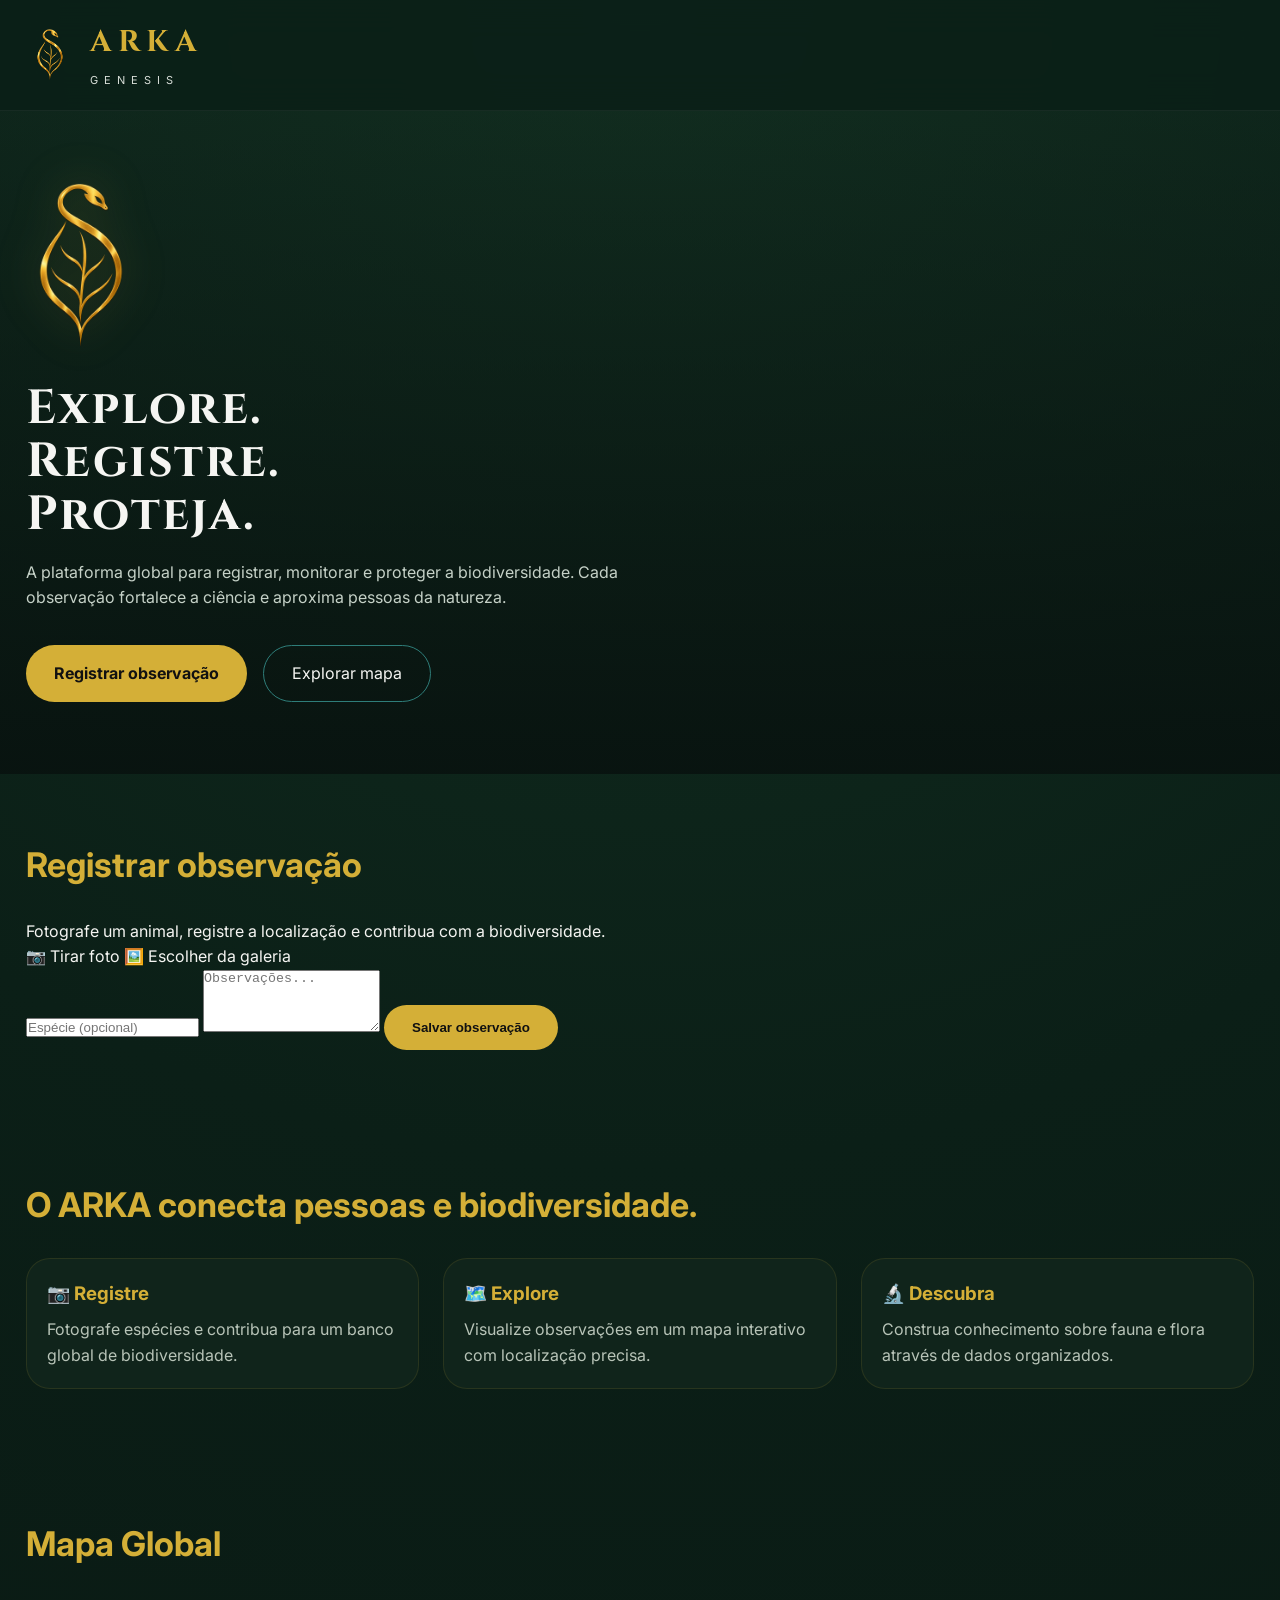
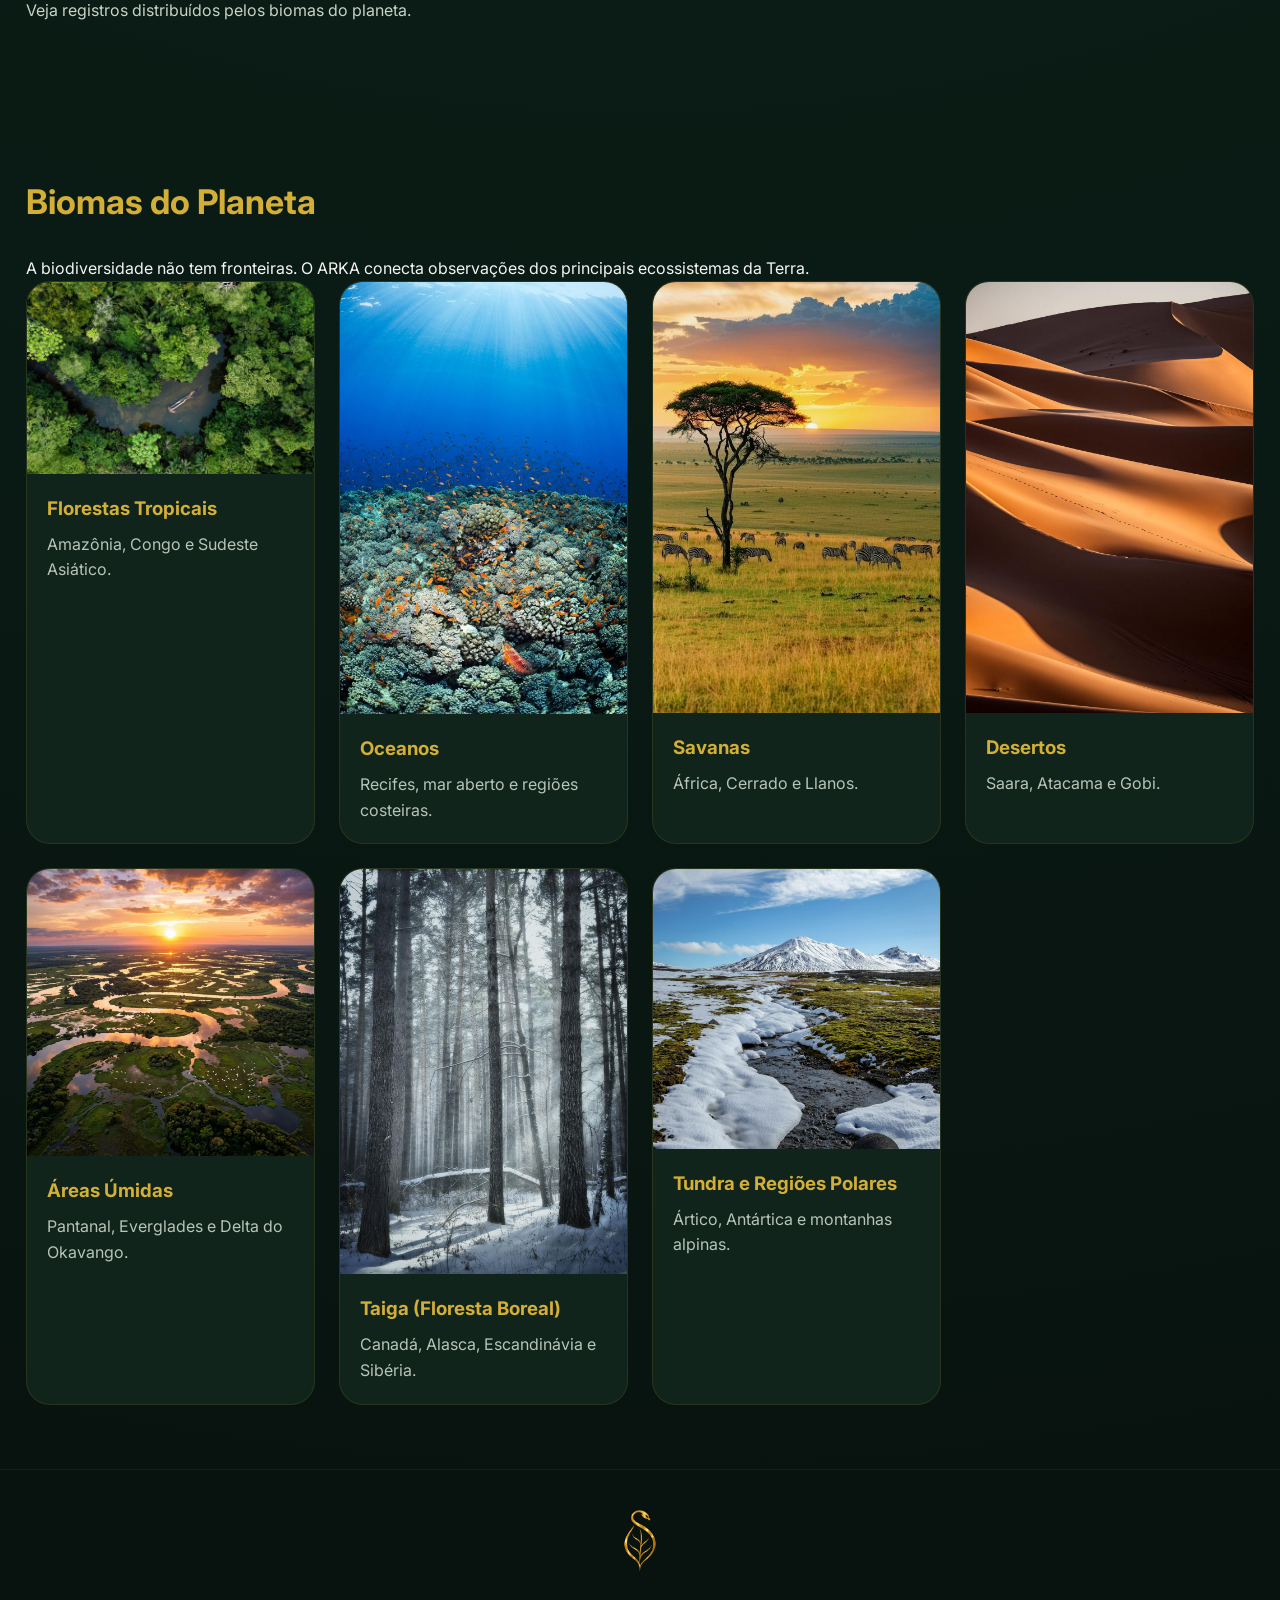
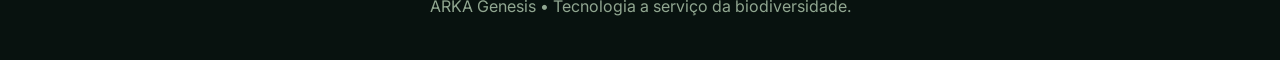
==== index.html @ 935adb05 "index.html" ====
<!DOCTYPE html>
<html lang="pt-BR">
<head>

<meta charset="UTF-8">
<meta name="viewport" content="width=device-width, initial-scale=1.0">

<title>ARKA Genesis</title>

<link rel="preconnect" href="https://fonts.googleapis.com">
<link rel="preconnect" href="https://fonts.gstatic.com" crossorigin>

<link href="https://fonts.googleapis.com/css2?family=Cinzel:wght@500;700&family=Inter:wght@300;400;500;600;700&display=swap" rel="stylesheet">

<link rel="icon" href="logo-arka.png">

<link rel="stylesheet" href="style.css">

</head>

<body>

<header>

<div class="logo">

<img src="logo-arka.png" alt="ARKA Genesis">

<div class="logo-texto">

<h1>ARKA</h1>
<span>Genesis</span>

</div>

</div>

</header>

<section class="hero">

<div class="hero-content">

<img class="hero-logo" src="logo-arka.png" alt="Símbolo ARKA">

<h1>Explore.<br>Registre.<br>Proteja.</h1>

<p>

A plataforma global para registrar, monitorar e proteger a biodiversidade.
Cada observação fortalece a ciência e aproxima pessoas da natureza.

</p>

<div class="hero-botoes">

<a href="#registro" class="btn btn-primary">
  Registrar observação
</a>
<a href="mapa.html" class="btn btn-secondary">
Explorar mapa
</a>

</div>

</div>

</section>

<section id="registro" class="register-section">
  <div class="container">

    <h2>Registrar observação</h2>
    <p>Fotografe um animal, registre a localização e contribua com a biodiversidade.</p>

    <div class="upload-grid">

      <label class="upload-card">
        <input type="file" id="camera" accept="image/*" capture="environment" hidden>
        <span>📷 Tirar foto</span>
      </label>

      <label class="upload-card">
        <input type="file" id="gallery" accept="image/*" hidden>
        <span>🖼️ Escolher da galeria</span>
      </label>

    </div>

    
<img id="preview"
     src=""
     alt="Prévia da imagem"
     style="display:none; width:100%; max-height:420px; object-fit:cover; border-radius:18px; margin:20px 0;">
    
    <input
      id="species"
      type="text"
      placeholder="Espécie (opcional)"
      class="input-field">

    <textarea
      id="notes"
      placeholder="Observações..."
      rows="4"
      class="input-field"></textarea>

    <button id="btnRegistrar" type="button" class="btn btn-primary">
      Salvar observação
    </button>

  </div>
</section>

<section>

<h2>O ARKA conecta pessoas e biodiversidade.</h2>

<div class="grid">

<div class="card">

<div class="card-content">

<h3>📷 Registre</h3>

<p>

Fotografe espécies e contribua para um banco global de biodiversidade.

</p>

</div>

</div>

<div class="card">

<div class="card-content">

<h3>🗺️ Explore</h3>

<p>

Visualize observações em um mapa interativo com localização precisa.

</p>

</div>

</div>

<div class="card">

<div class="card-content">

<h3>🔬 Descubra</h3>

<p>

Construa conhecimento sobre fauna e flora através de dados organizados.

</p>

</div>

</div>

</div>

</section>

<section>

<h2>Mapa Global</h2>

<p style="margin-bottom:24px;color:#C8D2C8;">

Veja registros distribuídos pelos biomas do planeta.

</p>

<a href="mapa.html">

<AsyncImage query="dark biodiversity map with glowing gold observation markers premium interface" aspectRatio="16:9" width="100%" maxHeight=420 radius=xl/>

</a>

</section>

<section id="biomas">

<h2>Biomas do Planeta</h2>

<p class="biomas-subtitulo">
A biodiversidade não tem fronteiras. O ARKA conecta observações dos principais ecossistemas da Terra.
</p>

<div class="grid">

<div class="card bioma tropical">
<img src="assets/floresta-tropical.jpeg" alt="Florestas Tropicais">
<div class="card-content">
<h3>Florestas Tropicais</h3>
<p>Amazônia, Congo e Sudeste Asiático.</p>
</div>
</div>

<div class="card bioma oceano">
<img src="assets/oceanos.jpeg" alt="Oceanos">
<div class="card-content">
<h3>Oceanos</h3>
<p>Recifes, mar aberto e regiões costeiras.</p>
</div>
</div>

<div class="card bioma savana">
<img src="assets/savanas.jpeg" alt="Savanas">
<div class="card-content">
<h3>Savanas</h3>
<p>África, Cerrado e Llanos.</p>
</div>
</div>

<div class="card bioma deserto">
<img src="assets/desertos.jpeg" alt="Desertos">
<div class="card-content">
<h3>Desertos</h3>
<p>Saara, Atacama e Gobi.</p>
</div>
</div>

<div class="card bioma umidas">
<img src="assets/areas-umidas.jpeg" alt="Áreas Úmidas">
<div class="card-content">
<h3>Áreas Úmidas</h3>
<p>Pantanal, Everglades e Delta do Okavango.</p>
</div>
</div>

<div class="card bioma taiga">
<img src="assets/taiga.jpeg" alt="Taiga">
<div class="card-content">
<h3>Taiga (Floresta Boreal)</h3>
<p>Canadá, Alasca, Escandinávia e Sibéria.</p>
</div>
</div>

<div class="card bioma tundra">
<img src="assets/tundra-polar.jpeg" alt="Tundra e Regiões Polares">
<div class="card-content">
<h3>Tundra e Regiões Polares</h3>
<p>Ártico, Antártica e montanhas alpinas.</p>
</div>
</div>

</div>

</section>

<footer>

<img src="logo-arka.png" width="42">

<p style="margin-top:14px;">

ARKA Genesis • Tecnologia a serviço da biodiversidade.

</p>

</footer>

<script>
const biomas=document.querySelectorAll(".bioma");

biomas.forEach(card=>{

card.addEventListener("click",()=>{

const tema=card.dataset.tema;
const bioma=card.dataset.bioma;

document.body.className=tema;

setTimeout(()=>{

window.location.href=mapa.html?bioma=${bioma};

},350);

});

});
</script>

<script src="https://cdn.jsdelivr.net/npm/@supabase/supabase-js@2"></script>
<script src="script.js?v=20261007"></script>
</body>
</html>
---- style.css ----
/* =========================================
   ARKA GENESIS 2.0
   Identidade Oficial
========================================= */

:root{

  /* Cores principais */

  --arka-forest:#0B1F17;
  --arka-ocean:#003049;
  --arka-wetland:#2E7D79;
  --arka-ochre:#A66A2C;
  --arka-gold:#D4AF37;
  --arka-light:#F5F5F2;
  --arka-text:#D8DED8;
  --arka-card:#10241B;
  --arka-border:rgba(212,175,55,.12);

}

/* ========================= */

*{
  margin:0;
  padding:0;
  box-sizing:border-box;
}

html{
  scroll-behavior:smooth;
}

body{

  background:
  radial-gradient(circle at top,#123021 0%,var(--arka-forest) 35%,#08120F 100%);

  color:var(--arka-light);
  font-family:Inter,system-ui,-apple-system,sans-serif;
  line-height:1.6;

}

/* ========================= */
/* HEADER */
/* ========================= */

header{

  position:sticky;
  top:0;
  z-index:1000;

  background:rgba(11,31,23,.88);
  backdrop-filter:blur(18px);

  border-bottom:1px solid rgba(255,255,255,.05);

  padding:18px 24px;

}

.logo{

  display:flex;
  align-items:center;
  gap:14px;

}

.logo img{

  width:52px;
  height:52px;
  object-fit:contain;

}

.logo-texto h1{

  color:var(--arka-gold);
  letter-spacing:6px;
  font-size:30px;
  font-weight:700;

}

.logo-texto span{

  color:var(--arka-text);
  text-transform:uppercase;
  letter-spacing:6px;
  font-size:11px;

}

/* ========================= */
/* HERO */
/* ========================= */
.hero-content{

max-width:700px;

}

.hero-logo{

width:110px;
margin-bottom:28px;

filter:drop-shadow(0 0 22px rgba(212,175,55,.25));

}

.hero-botoes{

display:flex;
gap:16px;
flex-wrap:wrap;

}

.hero h1{

font-family:"Cinzel",serif;
font-weight:700;
letter-spacing:2px;

}

.logo-texto h1{

font-family:"Cinzel",serif;

}

.hero{

  padding:72px 26px;

  background:
  linear-gradient(180deg,
  rgba(16,36,27,.25),
  rgba(8,18,15,.9));

}

.hero h1{

  font-size:48px;
  line-height:1.1;
  margin-bottom:18px;

}

.hero p{

  color:#C5D1C7;
  max-width:620px;
  margin-bottom:34px;

}

/* ========================= */
/* BOTÕES */
/* ========================= */

button,
.btn{

  display:inline-flex;
  align-items:center;
  justify-content:center;

  border:none;
  border-radius:999px;

  cursor:pointer;

  transition:.25s;

  text-decoration:none;

}

.btn-primary{

  background:var(--arka-gold);
  color:#111;
  padding:15px 28px;
  font-weight:700;

}

.btn-primary:hover{

  transform:translateY(-2px);
  box-shadow:0 0 20px rgba(212,175,55,.35);

}

.btn-secondary{

  background:transparent;
  color:var(--arka-light);

  border:1px solid var(--arka-wetland);

  padding:15px 28px;

}

.btn-secondary:hover{

  background:rgba(46,125,121,.15);

}

/* ========================= */
/* SEÇÕES */
/* ========================= */

section{

  padding:64px 26px;

}

section h2{

  font-size:34px;
  margin-bottom:26px;
  color:var(--arka-gold);

}

/* ========================= */
/* CARDS */
/* ========================= */

.card{

  background:var(--arka-card);

  border:1px solid var(--arka-border);

  border-radius:24px;

  overflow:hidden;

  transition:.25s;

}

.card:hover{

  transform:translateY(-6px);

  box-shadow:
  0 20px 50px rgba(0,0,0,.35),
  0 0 24px rgba(212,175,55,.08);

}

.card img{

  width:100%;
  display:block;
  object-fit:cover;

}

.card-content{

  padding:20px;

}

.card h3{

  color:var(--arka-gold);
  margin-bottom:8px;

}

.card p{

  color:#B8C4B8;

}

/* ========================= */
/* GRID */
/* ========================= */

.grid{

  display:grid;
  grid-template-columns:repeat(auto-fit,minmax(250px,1fr));
  gap:24px;

}

/* ========================= */
/* MAPA */
/* ========================= */

#map{

  width:100%;
  height:70vh;

  border-radius:28px;

  overflow:hidden;

  border:1px solid rgba(212,175,55,.12);

  box-shadow:
  0 20px 50px rgba(0,0,0,.45);

}

/* Marcador do ARKA */

.arka-marker{

  width:22px;
  height:22px;

  border-radius:50%;

  background:var(--arka-gold);

  border:3px solid var(--arka-forest);

  box-shadow:
  0 0 16px rgba(212,175,55,.7);

  cursor:pointer;

}

/* Painel da observação */

#painelObservacao{

  position:fixed;

  left:0;
  right:0;
  bottom:-100%;

  background:#10241B;

  color:var(--arka-light);

  border-radius:28px 28px 0 0;

  padding:24px;

  transition:bottom .35s ease;

  z-index:5000;

  box-shadow:0 -20px 50px rgba(0,0,0,.55);

}

#painelObservacao.aberto{

  bottom:0;

}

#painelImagem{

  width:100%;
  height:220px;
  object-fit:cover;

  border-radius:16px;

  margin-bottom:16px;

}

#painelEspecie{

  color:var(--arka-gold);
  margin-bottom:6px;

}

#painelNomeComum{

  color:#B6C3B6;
  margin-bottom:18px;

}

#painelNotas{

  margin-bottom:18px;

}

#painelCoordenadas{

  color:#89A59B;
  font-size:13px;

}

#painelFechar{

  position:absolute;
  right:18px;
  top:18px;

  font-size:24px;
  cursor:pointer;

  color:#C7D4C8;

}

/* ========================= */
/* POPUPS */
/* ========================= */

.maplibregl-popup-content{

  background:#10241B;
  color:white;

  border-radius:14px;

  border:1px solid rgba(212,175,55,.12);

}

.maplibregl-popup-close-button{

  color:var(--arka-gold);

}

/* ========================= */
/* BADGES */
/* ========================= */

.badge{

  display:inline-flex;
  align-items:center;

  background:rgba(46,125,121,.2);

  color:#9EE0D7;

  border-radius:999px;

  padding:6px 12px;

  font-size:12px;

}

/* ========================= */
/* FOOTER */
/* ========================= */

footer{

  padding:40px 24px;

  border-top:1px solid rgba(255,255,255,.05);

  text-align:center;

  color:#90A690;

  background:#08120F;

}

/* ========================= */
/* RESPONSIVO */
/* ========================= */

@media(max-width:768px){

.hero h1{
font-size:38px;
}

.logo img{
width:46px;
height:46px;
}

.logo-texto h1{
font-size:24px;
letter-spacing:4px;
}

.logo-texto span{
letter-spacing:4px;
}

#map{
height:60vh;
}

/* =========================
   BIOMAS DO PLANETA
========================= */

#biomas{
  padding:70px 26px;
}

.biomas-subtitulo{
  color:#BFCBC0;
  margin-bottom:34px;
  line-height:1.7;
}

.bioma{
  overflow:hidden;
  border-radius:24px;
  transition:.3s;
}

.bioma img{
  width:100%;
  height:180px;
  object-fit:cover;
}

.bioma .card-content{
  padding:22px;
}

.bioma h3{
  margin-bottom:10px;
}

.bioma p{
  color:#C7D2C8;
}

/* Cores individuais */

.tropical{
  background:#0F261D;
  border:1px solid rgba(34,139,34,.35);
}

.oceano{
  background:#082033;
  border:1px solid rgba(0,119,182,.35);
}

.savana{
  background:#3B321F;
  border:1px solid rgba(205,133,63,.35);
}

.deserto{
  background:#4A321D;
  border:1px solid rgba(210,140,60,.35);
}

.umidas{
  background:#113236;
  border:1px solid rgba(46,125,121,.35);
}

.taiga{
  background:#1A3124;
  border:1px solid rgba(76,175,80,.35);
}

.tundra{
  background:#22313A;
  border:1px solid rgba(176,190,197,.35);
}

.bioma:hover{
  transform:translateY(-6px);
  box-shadow:0 20px 45px rgba(0,0,0,.35);
}   

/* =====================================
   TEMAS DINÂMICOS DOS BIOMAS
===================================== */

body{
  transition:background .6s ease,color .4s ease;
}

header{
  transition:background .6s ease;
}

body.tema-tropical{
  background:
  radial-gradient(circle at top,#173B29,#0B1F17,#08120F);
}

body.tema-oceano{
  background:
  radial-gradient(circle at top,#0B4D74,#003049,#021A2A);
}

body.tema-savana{
  background:
  radial-gradient(circle at top,#7A6330,#5A4A1F,#352A12);
}

body.tema-deserto{
  background:
  radial-gradient(circle at top,#8A6236,#6A4523,#3A2513);
}

body.tema-umidas{
  background:
  radial-gradient(circle at top,#2A7075,#1A4D52,#0B2426);
}

body.tema-taiga{
  background:
  radial-gradient(circle at top,#2A5034,#1C3326,#0E1A12);
}

body.tema-tundra{
  background:
  radial-gradient(circle at top,#425A66,#22313A,#11181D);
}

/* ===========================
   BIOMAS DO PLANETA
=========================== */

#biomas{
  padding:70px 24px;
}

.biomas-subtitulo{
  color:#C6D2C8;
  margin-bottom:30px;
  line-height:1.7;
}

/* Destaque */

.bioma-destaque{

  position:relative;

  overflow:hidden;

  border-radius:28px;

  margin-bottom:24px;

  border:1px solid rgba(212,175,55,.15);

}

.bioma-destaque img{

  width:100%;
  height:300px;
  object-fit:cover;

}

.bioma-destaque .overlay{

  position:absolute;
  left:0;
  right:0;
  bottom:0;

  padding:26px;

  background:linear-gradient(
  to top,
  rgba(0,0,0,.82),
  rgba(0,0,0,.1));

}

.bioma-destaque h3{

  color:#F5D66B;
  font-size:34px;

}

/* Grid */

.biomas-grid{

  display:grid;
  grid-template-columns:repeat(2,1fr);
  gap:18px;

}

.bioma-card{

  overflow:hidden;

  border-radius:22px;

  transition:.3s;

}

.bioma-card:hover{

  transform:translateY(-5px);

}

.bioma-card img{

  width:100%;
  height:150px;
  object-fit:cover;

}

.bioma-card .info{

  padding:18px;

}

.bioma-card h3{

  color:#D4AF37;
  font-size:22px;
  margin-bottom:6px;

}

.bioma-card p{

  color:#D7DDD7;
  font-size:15px;

}

/* Cores */

.oceano{background:#082033;}
.savana{background:#3B321F;}
.deserto{background:#4A321D;}
.umidas{background:#113236;}
.taiga{background:#1A3124;}
.tundra{background:#22313A;}

@media(max-width:768px){

.biomas-grid{
grid-template-columns:1fr;
}

.bioma-destaque img{
height:260px;
}

}

.register-section{
  padding:80px 20px;
}

.register-section .container{
  max-width:700px;
  margin:auto;
}

.upload-grid{
  display:grid;
  grid-template-columns:repeat(2,1fr);
  gap:16px;
  margin:30px 0;
}

.upload-card{
  display:flex;
  justify-content:center;
  align-items:center;
  height:120px;
  border:2px dashed rgba(212,175,55,.5);
  border-radius:20px;
  cursor:pointer;
  transition:.3s;
}

.upload-card:hover{
  border-color:#d4af37;
}

.input-field{
  width:100%;
  padding:16px;
  margin-bottom:16px;
  border-radius:14px;
  border:1px solid rgba(255,255,255,.12);
  background:rgba(255,255,255,.05);
  color:white;
  font-size:16px;
}

.input-field::placeholder{
  color:rgba(255,255,255,.6);
}

#preview{
  object-fit:cover;
  max-height:420px;
}
   
}
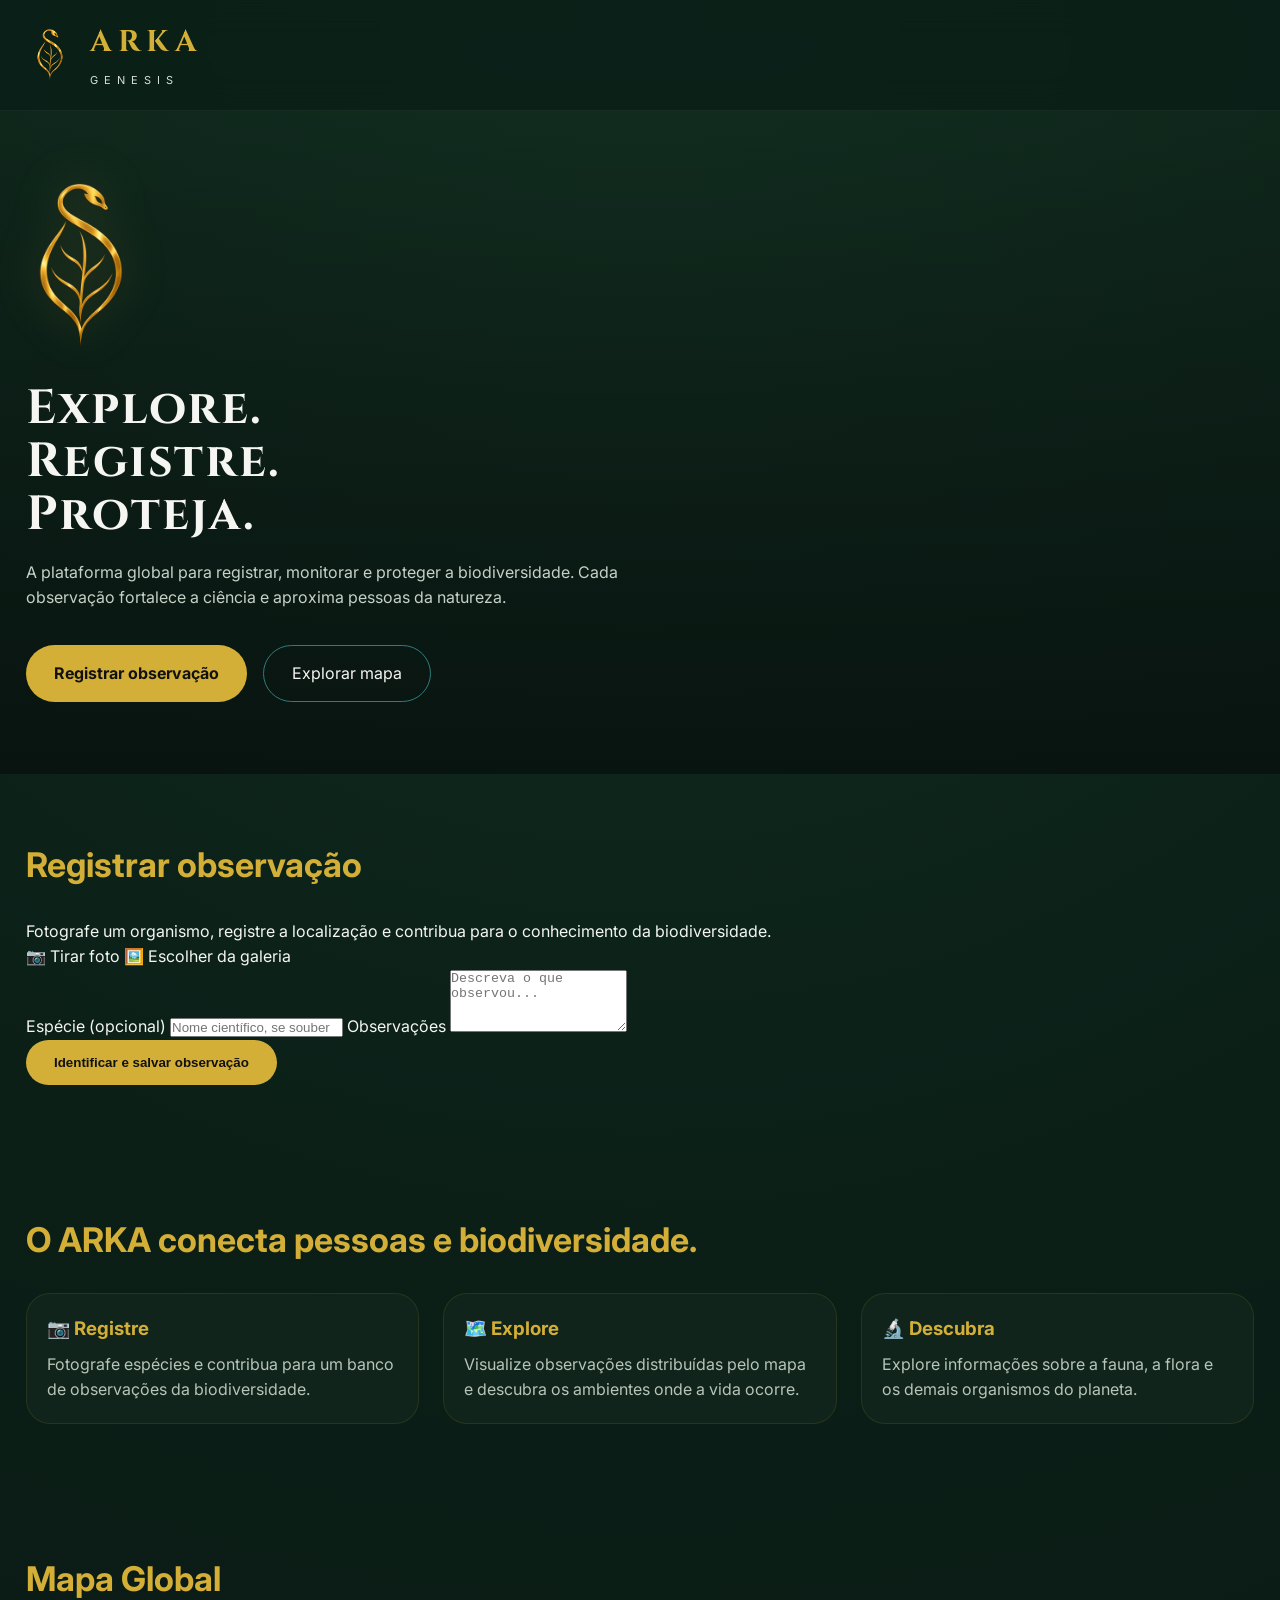
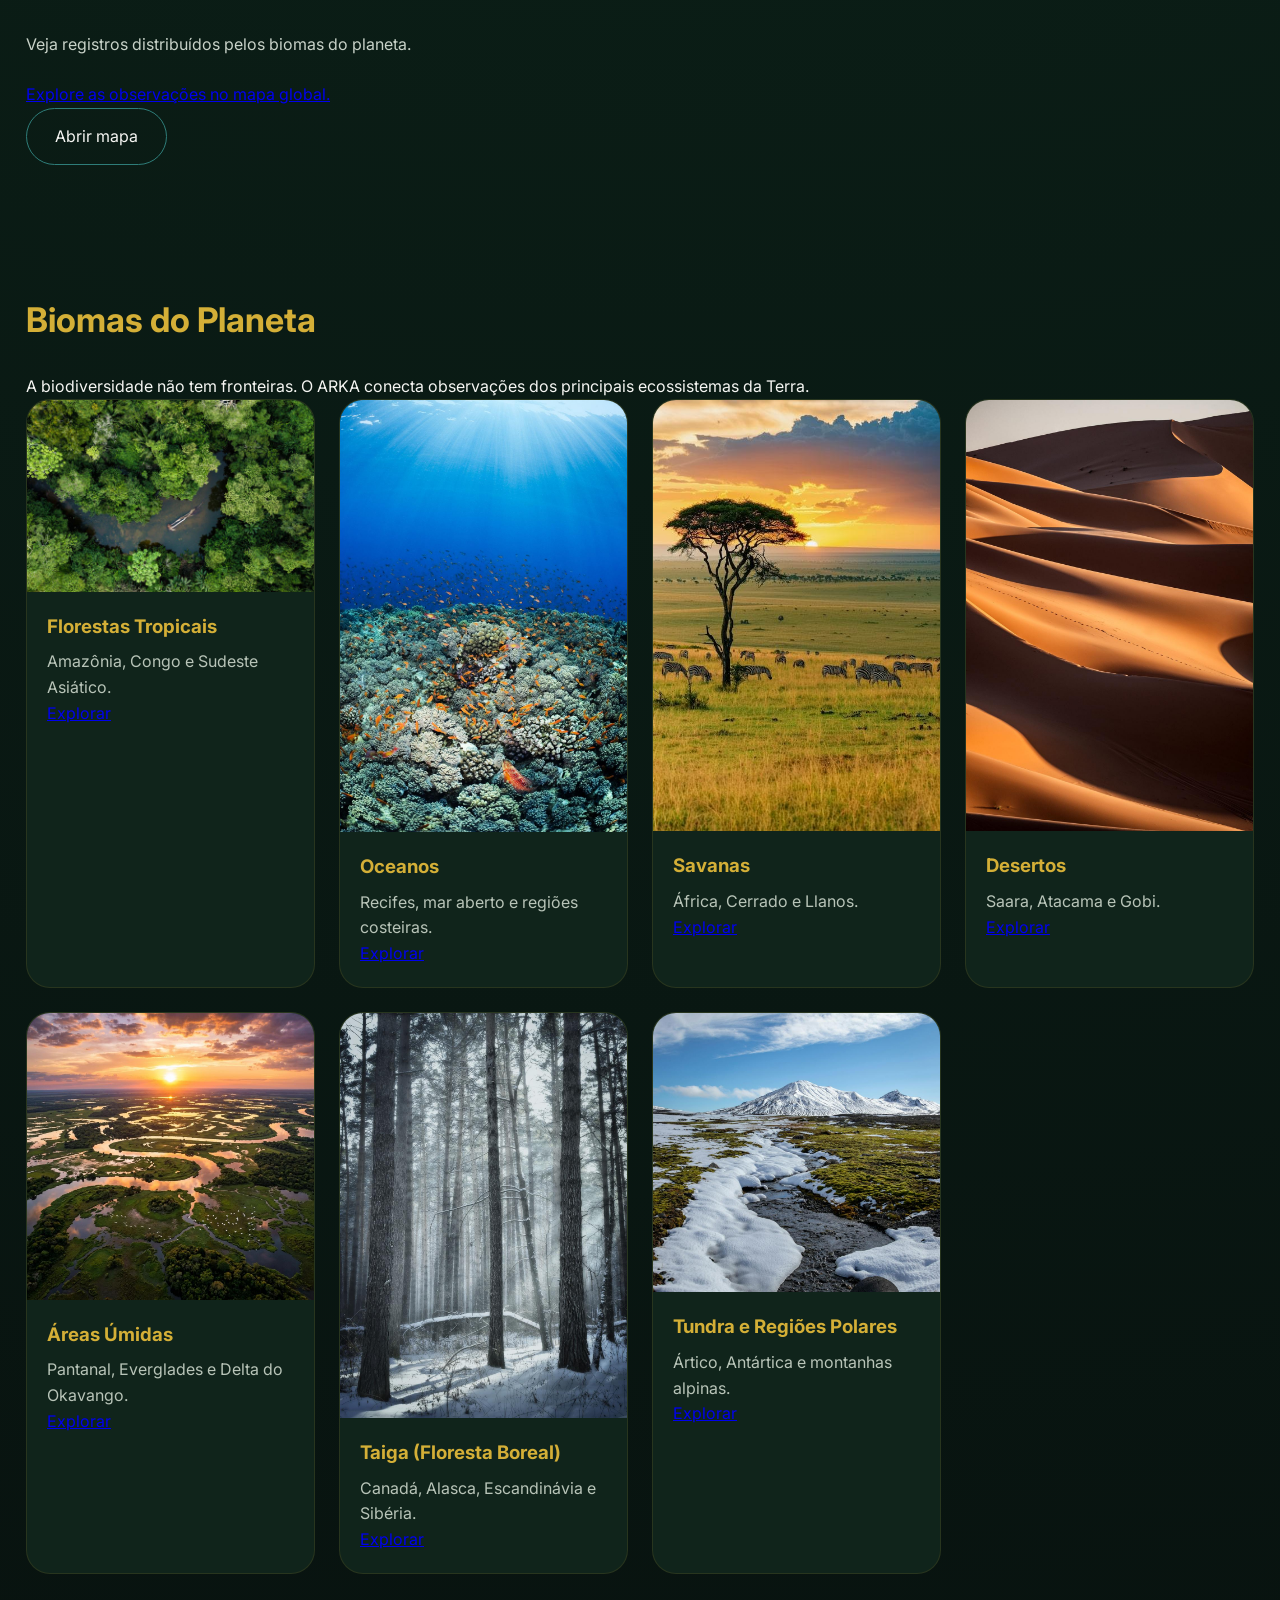
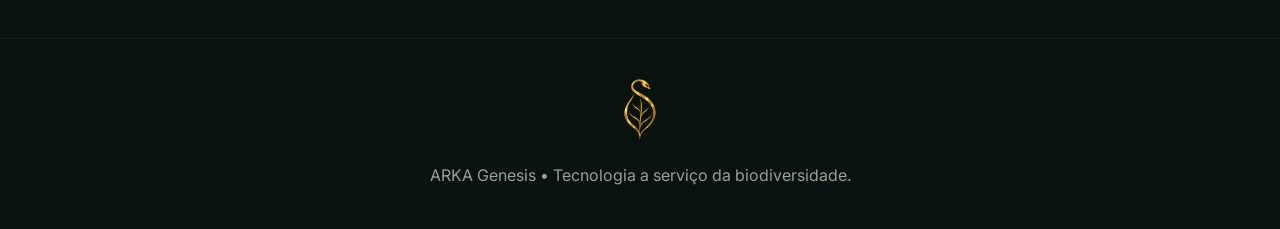
==== commit 5ad2f03f: "index.html" ====
--- a/index.html
+++ b/index.html
@@ -1,299 +1,267 @@
 <!DOCTYPE html>
 <html lang="pt-BR">
 <head>
-
-<meta charset="UTF-8">
-<meta name="viewport" content="width=device-width, initial-scale=1.0">
-
-<title>ARKA Genesis</title>
-
-<link rel="preconnect" href="https://fonts.googleapis.com">
-<link rel="preconnect" href="https://fonts.gstatic.com" crossorigin>
-
-<link href="https://fonts.googleapis.com/css2?family=Cinzel:wght@500;700&family=Inter:wght@300;400;500;600;700&display=swap" rel="stylesheet">
-
-<link rel="icon" href="logo-arka.png">
-
-<link rel="stylesheet" href="style.css">
-
+  <meta charset="UTF-8">
+  <meta name="viewport" content="width=device-width, initial-scale=1.0">
+  <meta name="theme-color" content="#050b08">
+  <meta name="description" content="ARKA Genesis: registre, explore e contribua para a conservação da biodiversidade.">
+
+  <title>ARKA Genesis</title>
+
+  <link rel="preconnect" href="https://fonts.googleapis.com">
+  <link rel="preconnect" href="https://fonts.gstatic.com" crossorigin>
+  <link href="https://fonts.googleapis.com/css2?family=Cinzel:wght@500;700&family=Inter:wght@300;400;500;600;700&display=swap" rel="stylesheet">
+
+  <link rel="icon" href="logo-arka.png">
+  <link rel="stylesheet" href="style.css">
 </head>
 
 <body>
-
-<header>
-
-<div class="logo">
-
-<img src="logo-arka.png" alt="ARKA Genesis">
-
-<div class="logo-texto">
-
-<h1>ARKA</h1>
-<span>Genesis</span>
-
-</div>
-
-</div>
-
-</header>
-
-<section class="hero">
-
-<div class="hero-content">
-
-<img class="hero-logo" src="logo-arka.png" alt="Símbolo ARKA">
-
-<h1>Explore.<br>Registre.<br>Proteja.</h1>
-
-<p>
-
-A plataforma global para registrar, monitorar e proteger a biodiversidade.
-Cada observação fortalece a ciência e aproxima pessoas da natureza.
-
-</p>
-
-<div class="hero-botoes">
-
-<a href="#registro" class="btn btn-primary">
-  Registrar observação
-</a>
-<a href="mapa.html" class="btn btn-secondary">
-Explorar mapa
-</a>
-
-</div>
-
-</div>
-
-</section>
-
-<section id="registro" class="register-section">
-  <div class="container">
-
-    <h2>Registrar observação</h2>
-    <p>Fotografe um animal, registre a localização e contribua com a biodiversidade.</p>
-
-    <div class="upload-grid">
-
-      <label class="upload-card">
-        <input type="file" id="camera" accept="image/*" capture="environment" hidden>
-        <span>📷 Tirar foto</span>
-      </label>
-
-      <label class="upload-card">
-        <input type="file" id="gallery" accept="image/*" hidden>
-        <span>🖼️ Escolher da galeria</span>
-      </label>
-
+  <header>
+    <div class="logo">
+      <img src="logo-arka.png" alt="Símbolo ARKA Genesis">
+      <div class="logo-texto">
+        <h1>ARKA</h1>
+        <span>Genesis</span>
+      </div>
     </div>
-
-    
-<img id="preview"
-     src=""
-     alt="Prévia da imagem"
-     style="display:none; width:100%; max-height:420px; object-fit:cover; border-radius:18px; margin:20px 0;">
-    
-    <input
-      id="species"
-      type="text"
-      placeholder="Espécie (opcional)"
-      class="input-field">
-
-    <textarea
-      id="notes"
-      placeholder="Observações..."
-      rows="4"
-      class="input-field"></textarea>
-
-    <button id="btnRegistrar" type="button" class="btn btn-primary">
-      Salvar observação
-    </button>
-
-  </div>
-</section>
-
-<section>
-
-<h2>O ARKA conecta pessoas e biodiversidade.</h2>
-
-<div class="grid">
-
-<div class="card">
-
-<div class="card-content">
-
-<h3>📷 Registre</h3>
-
-<p>
-
-Fotografe espécies e contribua para um banco global de biodiversidade.
-
-</p>
-
-</div>
-
-</div>
-
-<div class="card">
-
-<div class="card-content">
-
-<h3>🗺️ Explore</h3>
-
-<p>
-
-Visualize observações em um mapa interativo com localização precisa.
-
-</p>
-
-</div>
-
-</div>
-
-<div class="card">
-
-<div class="card-content">
-
-<h3>🔬 Descubra</h3>
-
-<p>
-
-Construa conhecimento sobre fauna e flora através de dados organizados.
-
-</p>
-
-</div>
-
-</div>
-
-</div>
-
-</section>
-
-<section>
-
-<h2>Mapa Global</h2>
-
-<p style="margin-bottom:24px;color:#C8D2C8;">
-
-Veja registros distribuídos pelos biomas do planeta.
-
-</p>
-
-<a href="mapa.html">
-
-<AsyncImage query="dark biodiversity map with glowing gold observation markers premium interface" aspectRatio="16:9" width="100%" maxHeight=420 radius=xl/>
-
-</a>
-
-</section>
-
-<section id="biomas">
-
-<h2>Biomas do Planeta</h2>
-
-<p class="biomas-subtitulo">
-A biodiversidade não tem fronteiras. O ARKA conecta observações dos principais ecossistemas da Terra.
-</p>
-
-<div class="grid">
-
-<div class="card bioma tropical">
-<img src="assets/floresta-tropical.jpeg" alt="Florestas Tropicais">
-<div class="card-content">
-<h3>Florestas Tropicais</h3>
-<p>Amazônia, Congo e Sudeste Asiático.</p>
-</div>
-</div>
-
-<div class="card bioma oceano">
-<img src="assets/oceanos.jpeg" alt="Oceanos">
-<div class="card-content">
-<h3>Oceanos</h3>
-<p>Recifes, mar aberto e regiões costeiras.</p>
-</div>
-</div>
-
-<div class="card bioma savana">
-<img src="assets/savanas.jpeg" alt="Savanas">
-<div class="card-content">
-<h3>Savanas</h3>
-<p>África, Cerrado e Llanos.</p>
-</div>
-</div>
-
-<div class="card bioma deserto">
-<img src="assets/desertos.jpeg" alt="Desertos">
-<div class="card-content">
-<h3>Desertos</h3>
-<p>Saara, Atacama e Gobi.</p>
-</div>
-</div>
-
-<div class="card bioma umidas">
-<img src="assets/areas-umidas.jpeg" alt="Áreas Úmidas">
-<div class="card-content">
-<h3>Áreas Úmidas</h3>
-<p>Pantanal, Everglades e Delta do Okavango.</p>
-</div>
-</div>
-
-<div class="card bioma taiga">
-<img src="assets/taiga.jpeg" alt="Taiga">
-<div class="card-content">
-<h3>Taiga (Floresta Boreal)</h3>
-<p>Canadá, Alasca, Escandinávia e Sibéria.</p>
-</div>
-</div>
-
-<div class="card bioma tundra">
-<img src="assets/tundra-polar.jpeg" alt="Tundra e Regiões Polares">
-<div class="card-content">
-<h3>Tundra e Regiões Polares</h3>
-<p>Ártico, Antártica e montanhas alpinas.</p>
-</div>
-</div>
-
-</div>
-
-</section>
-
-<footer>
-
-<img src="logo-arka.png" width="42">
-
-<p style="margin-top:14px;">
-
-ARKA Genesis • Tecnologia a serviço da biodiversidade.
-
-</p>
-
-</footer>
-
-<script>
-const biomas=document.querySelectorAll(".bioma");
-
-biomas.forEach(card=>{
-
-card.addEventListener("click",()=>{
-
-const tema=card.dataset.tema;
-const bioma=card.dataset.bioma;
-
-document.body.className=tema;
-
-setTimeout(()=>{
-
-window.location.href=mapa.html?bioma=${bioma};
-
-},350);
-
-});
-
-});
-</script>
-
-<script src="https://cdn.jsdelivr.net/npm/@supabase/supabase-js@2"></script>
-<script src="script.js?v=20261007"></script>
+  </header>
+
+  <main>
+    <section class="hero">
+      <div class="hero-content">
+        <img class="hero-logo" src="logo-arka.png" alt="Símbolo ARKA">
+
+        <h1>Explore.<br>Registre.<br>Proteja.</h1>
+
+        <p>
+          A plataforma global para registrar, monitorar e proteger
+          a biodiversidade. Cada observação fortalece a ciência
+          e aproxima pessoas da natureza.
+        </p>
+
+        <div class="hero-botoes">
+          <a href="#registro" class="btn btn-primary">
+            Registrar observação
+          </a>
+          <a href="mapa.html" class="btn btn-secondary">
+            Explorar mapa
+          </a>
+        </div>
+      </div>
+    </section>
+
+    <section id="registro" class="register-section">
+      <div class="container">
+        <h2>Registrar observação</h2>
+
+        <p>
+          Fotografe um organismo, registre a localização e
+          contribua para o conhecimento da biodiversidade.
+        </p>
+
+        <div class="upload-grid">
+          <label class="upload-card" for="camera">
+            <input
+              type="file"
+              id="camera"
+              accept="image/*"
+              capture="environment"
+              hidden
+            >
+            <span>📷 Tirar foto</span>
+          </label>
+
+          <label class="upload-card" for="gallery">
+            <input
+              type="file"
+              id="gallery"
+              accept="image/*"
+              hidden
+            >
+            <span>🖼️ Escolher da galeria</span>
+          </label>
+        </div>
+
+        <img
+          id="preview"
+          src=""
+          alt="Prévia da imagem selecionada"
+          style="display:none; width:100%; max-height:420px; object-fit:cover; border-radius:18px; margin:20px 0;"
+        >
+
+        <div id="resultadoIA" class="resultado-ia" hidden aria-live="polite"></div>
+
+        <label for="species">Espécie (opcional)</label>
+        <input
+          id="species"
+          type="text"
+          placeholder="Nome científico, se souber"
+          class="input-field"
+        >
+
+        <label for="notes">Observações</label>
+        <textarea
+          id="notes"
+          placeholder="Descreva o que observou..."
+          rows="4"
+          class="input-field"
+        ></textarea>
+
+        <p id="mensagemRegistro" role="status" aria-live="polite"></p>
+
+        <button
+          id="btnRegistrar"
+          type="button"
+          class="btn btn-primary"
+        >
+          Identificar e salvar observação
+        </button>
+      </div>
+    </section>
+
+    <section>
+      <h2>O ARKA conecta pessoas e biodiversidade.</h2>
+
+      <div class="grid">
+        <div class="card">
+          <div class="card-content">
+            <h3>📷 Registre</h3>
+            <p>
+              Fotografe espécies e contribua para um banco
+              de observações da biodiversidade.
+            </p>
+          </div>
+        </div>
+
+        <div class="card">
+          <div class="card-content">
+            <h3>🗺️ Explore</h3>
+            <p>
+              Visualize observações distribuídas pelo mapa
+              e descubra os ambientes onde a vida ocorre.
+            </p>
+          </div>
+        </div>
+
+        <div class="card">
+          <div class="card-content">
+            <h3>🔬 Descubra</h3>
+            <p>
+              Explore informações sobre a fauna, a flora
+              e os demais organismos do planeta.
+            </p>
+          </div>
+        </div>
+      </div>
+    </section>
+
+    <section>
+      <h2>Mapa Global</h2>
+      <p style="margin-bottom:24px;color:#C8D2C8;">
+        Veja registros distribuídos pelos biomas do planeta.
+      </p>
+
+      <a href="mapa.html" class="mapa-preview-link">
+        <img
+          src="assets/mapa-biodiversidade.jpeg"
+          alt="Prévia do mapa global de biodiversidade"
+          style="display:block;width:100%;max-height:420px;object-fit:cover;border-radius:18px;"
+          onerror="this.style.display='none';document.getElementById('mapaFallback').hidden=false;"
+        >
+        <p id="mapaFallback" hidden>
+          Explore as observações no mapa global.
+        </p>
+      </a>
+
+      <a href="mapa.html" class="btn btn-secondary">
+        Abrir mapa
+      </a>
+    </section>
+
+    <section id="biomas">
+      <h2>Biomas do Planeta</h2>
+
+      <p class="biomas-subtitulo">
+        A biodiversidade não tem fronteiras. O ARKA conecta
+        observações dos principais ecossistemas da Terra.
+      </p>
+
+      <div class="grid">
+        <div class="card bioma tropical" data-bioma="florestas-tropicais">
+          <img src="assets/floresta-tropical.jpeg" alt="Florestas tropicais" loading="lazy">
+          <div class="card-content">
+            <h3>Florestas Tropicais</h3>
+            <p>Amazônia, Congo e Sudeste Asiático.</p>
+            <a href="mapa.html?bioma=florestas-tropicais">Explorar</a>
+          </div>
+        </div>
+
+        <div class="card bioma oceano" data-bioma="oceanos">
+          <img src="assets/oceanos.jpeg" alt="Oceanos" loading="lazy">
+          <div class="card-content">
+            <h3>Oceanos</h3>
+            <p>Recifes, mar aberto e regiões costeiras.</p>
+            <a href="mapa.html?bioma=oceanos">Explorar</a>
+          </div>
+        </div>
+
+        <div class="card bioma savana" data-bioma="savanas">
+          <img src="assets/savanas.jpeg" alt="Savanas" loading="lazy">
+          <div class="card-content">
+            <h3>Savanas</h3>
+            <p>África, Cerrado e Llanos.</p>
+            <a href="mapa.html?bioma=savanas">Explorar</a>
+          </div>
+        </div>
+
+        <div class="card bioma deserto" data-bioma="desertos">
+          <img src="assets/desertos.jpeg" alt="Desertos" loading="lazy">
+          <div class="card-content">
+            <h3>Desertos</h3>
+            <p>Saara, Atacama e Gobi.</p>
+            <a href="mapa.html?bioma=desertos">Explorar</a>
+          </div>
+        </div>
+
+        <div class="card bioma umidas" data-bioma="areas-umidas">
+          <img src="assets/areas-umidas.jpeg" alt="Áreas úmidas" loading="lazy">
+          <div class="card-content">
+            <h3>Áreas Úmidas</h3>
+            <p>Pantanal, Everglades e Delta do Okavango.</p>
+            <a href="mapa.html?bioma=areas-umidas">Explorar</a>
+          </div>
+        </div>
+
+        <div class="card bioma taiga" data-bioma="taiga">
+          <img src="assets/taiga.jpeg" alt="Taiga" loading="lazy">
+          <div class="card-content">
+            <h3>Taiga (Floresta Boreal)</h3>
+            <p>Canadá, Alasca, Escandinávia e Sibéria.</p>
+            <a href="mapa.html?bioma=taiga">Explorar</a>
+          </div>
+        </div>
+
+        <div class="card bioma tundra" data-bioma="tundra-polar">
+          <img src="assets/tundra-polar.jpeg" alt="Tundra e regiões polares" loading="lazy">
+          <div class="card-content">
+            <h3>Tundra e Regiões Polares</h3>
+            <p>Ártico, Antártica e montanhas alpinas.</p>
+            <a href="mapa.html?bioma=tundra-polar">Explorar</a>
+          </div>
+        </div>
+      </div>
+    </section>
+  </main>
+
+  <footer>
+    <img src="logo-arka.png" width="42" alt="ARKA Genesis">
+    <p style="margin-top:14px;">
+      ARKA Genesis • Tecnologia a serviço da biodiversidade.
+    </p>
+  </footer>
+
+  <script src="https://cdn.jsdelivr.net/npm/@supabase/supabase-js@2"></script>
+  <script src="script.js"></script>
 </body>
 </html>
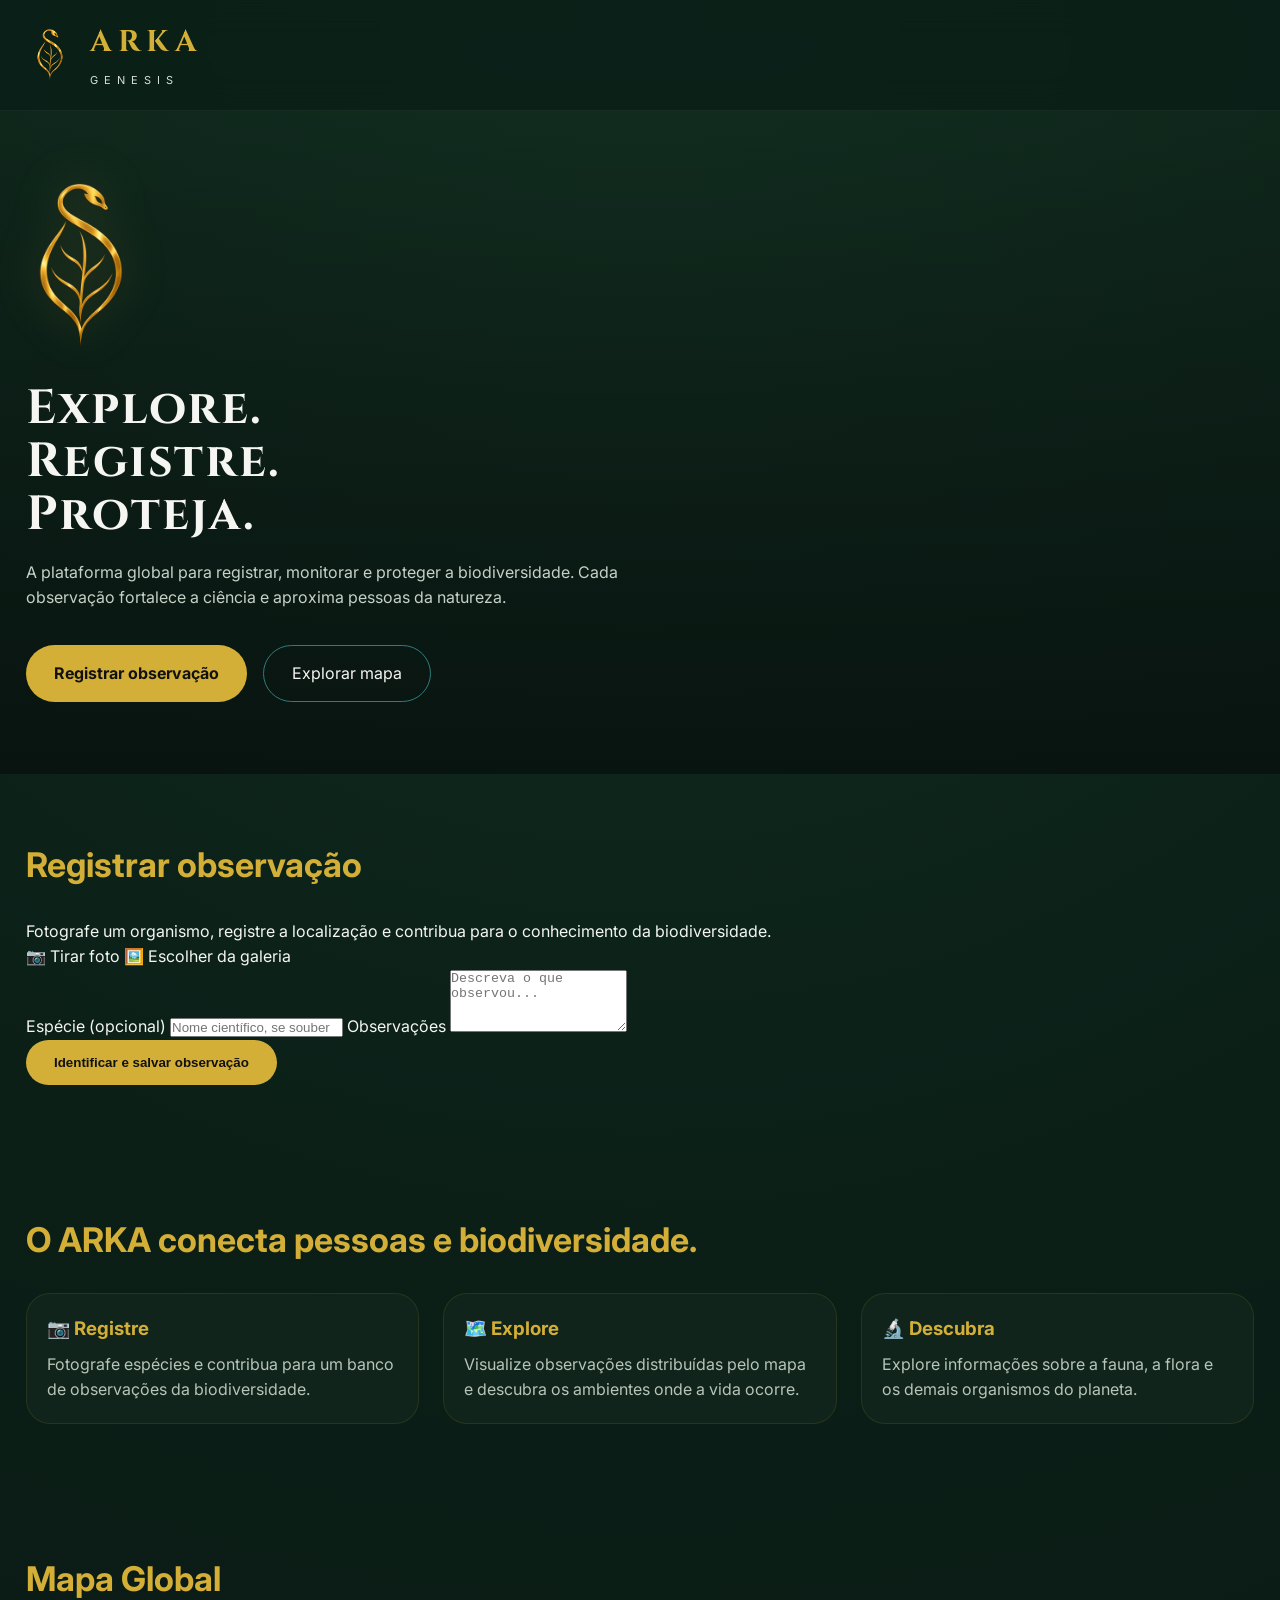
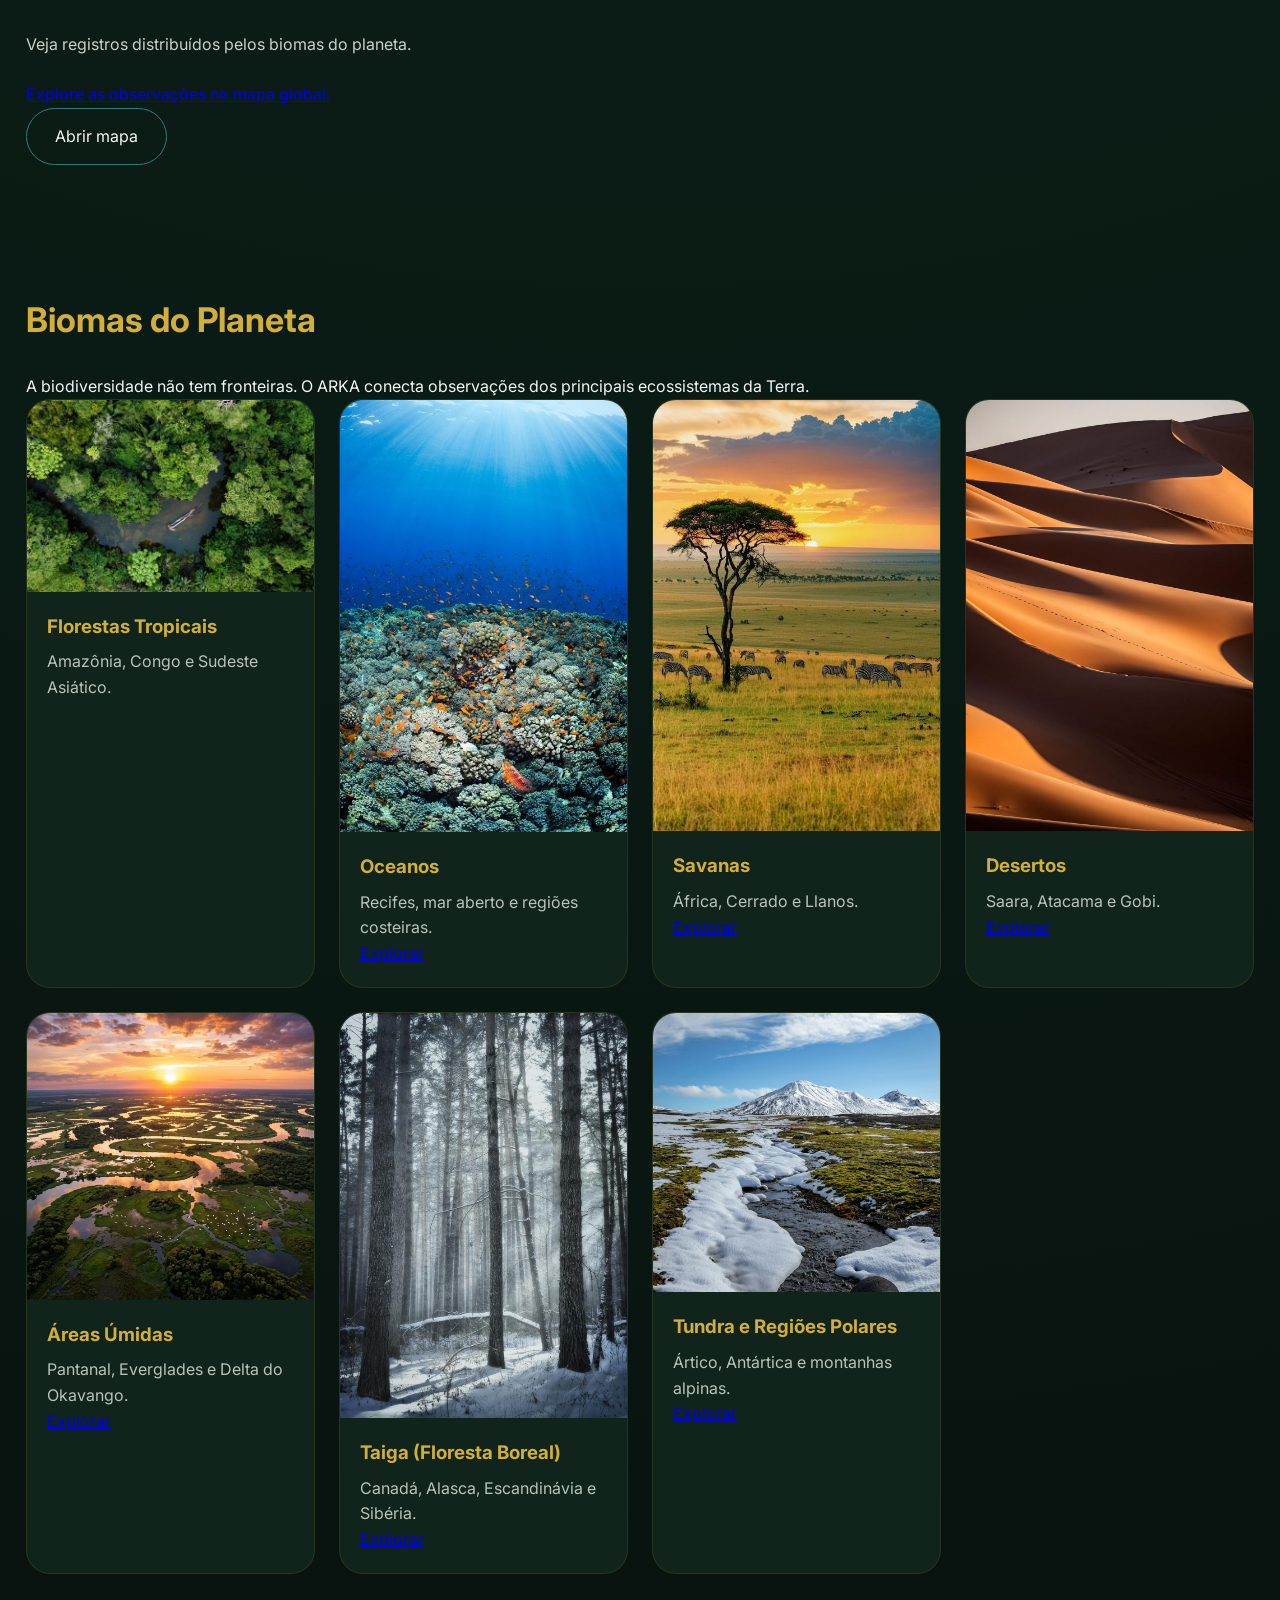
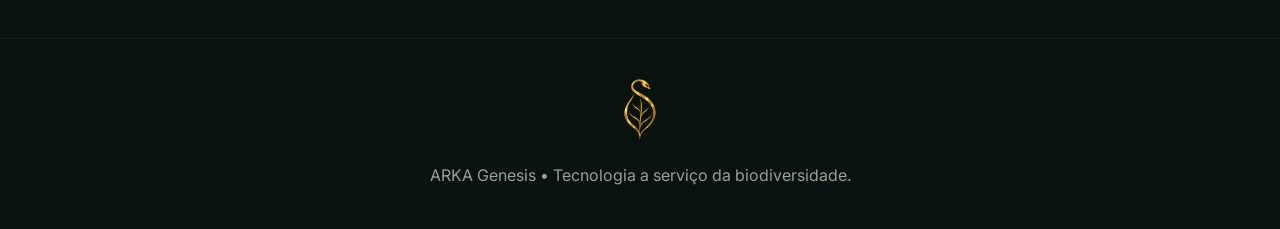
==== commit e0afe719: "index.html" ====
--- a/index.html
+++ b/index.html
@@ -193,7 +193,6 @@
           <div class="card-content">
             <h3>Florestas Tropicais</h3>
             <p>Amazônia, Congo e Sudeste Asiático.</p>
-            <a href="mapa.html?bioma=florestas-tropicais">Explorar</a>
           </div>
         </div>
 
@@ -262,6 +261,49 @@
   </footer>
 
   <script src="https://cdn.jsdelivr.net/npm/@supabase/supabase-js@2"></script>
-  <script src="script.js"></script>
+  
+<script src="script.js"></script>
+
+<script>
+(function () {
+  const camera = document.getElementById("camera");
+  const gallery = document.getElementById("gallery");
+  const preview = document.getElementById("preview");
+
+  function mostrarPrevia(event) {
+    const file = event.target.files && event.target.files[0];
+
+    if (!file || !preview) return;
+
+    if (!file.type.startsWith("image/")) {
+      alert("Selecione um arquivo de imagem.");
+      return;
+    }
+
+    const reader = new FileReader();
+
+    reader.onload = function () {
+      preview.src = reader.result;
+      preview.style.display = "block";
+      preview.hidden = false;
+    };
+
+    reader.onerror = function () {
+      alert("Não foi possível abrir essa imagem.");
+    };
+
+    reader.readAsDataURL(file);
+  }
+
+  if (camera) {
+    camera.addEventListener("change", mostrarPrevia);
+  }
+
+  if (gallery) {
+    gallery.addEventListener("change", mostrarPrevia);
+  }
+})();
+</script>
+
 </body>
 </html>
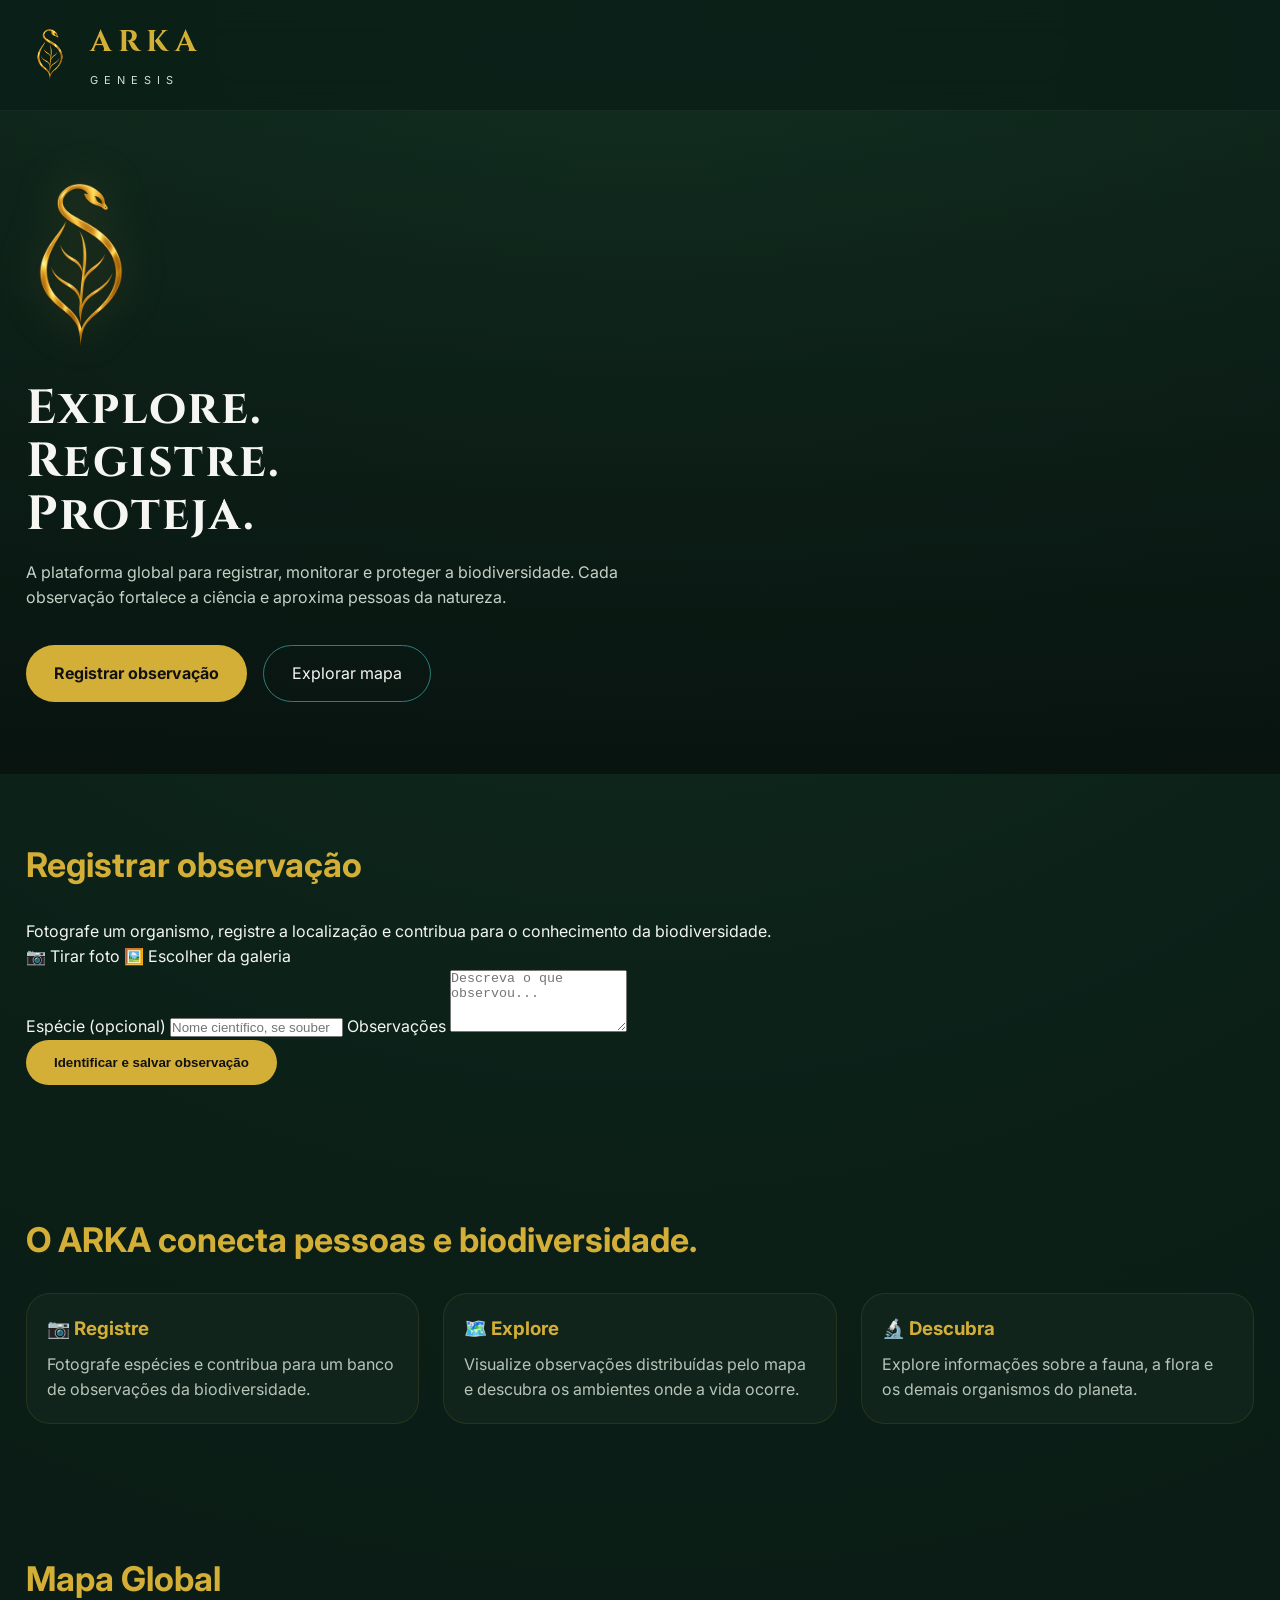
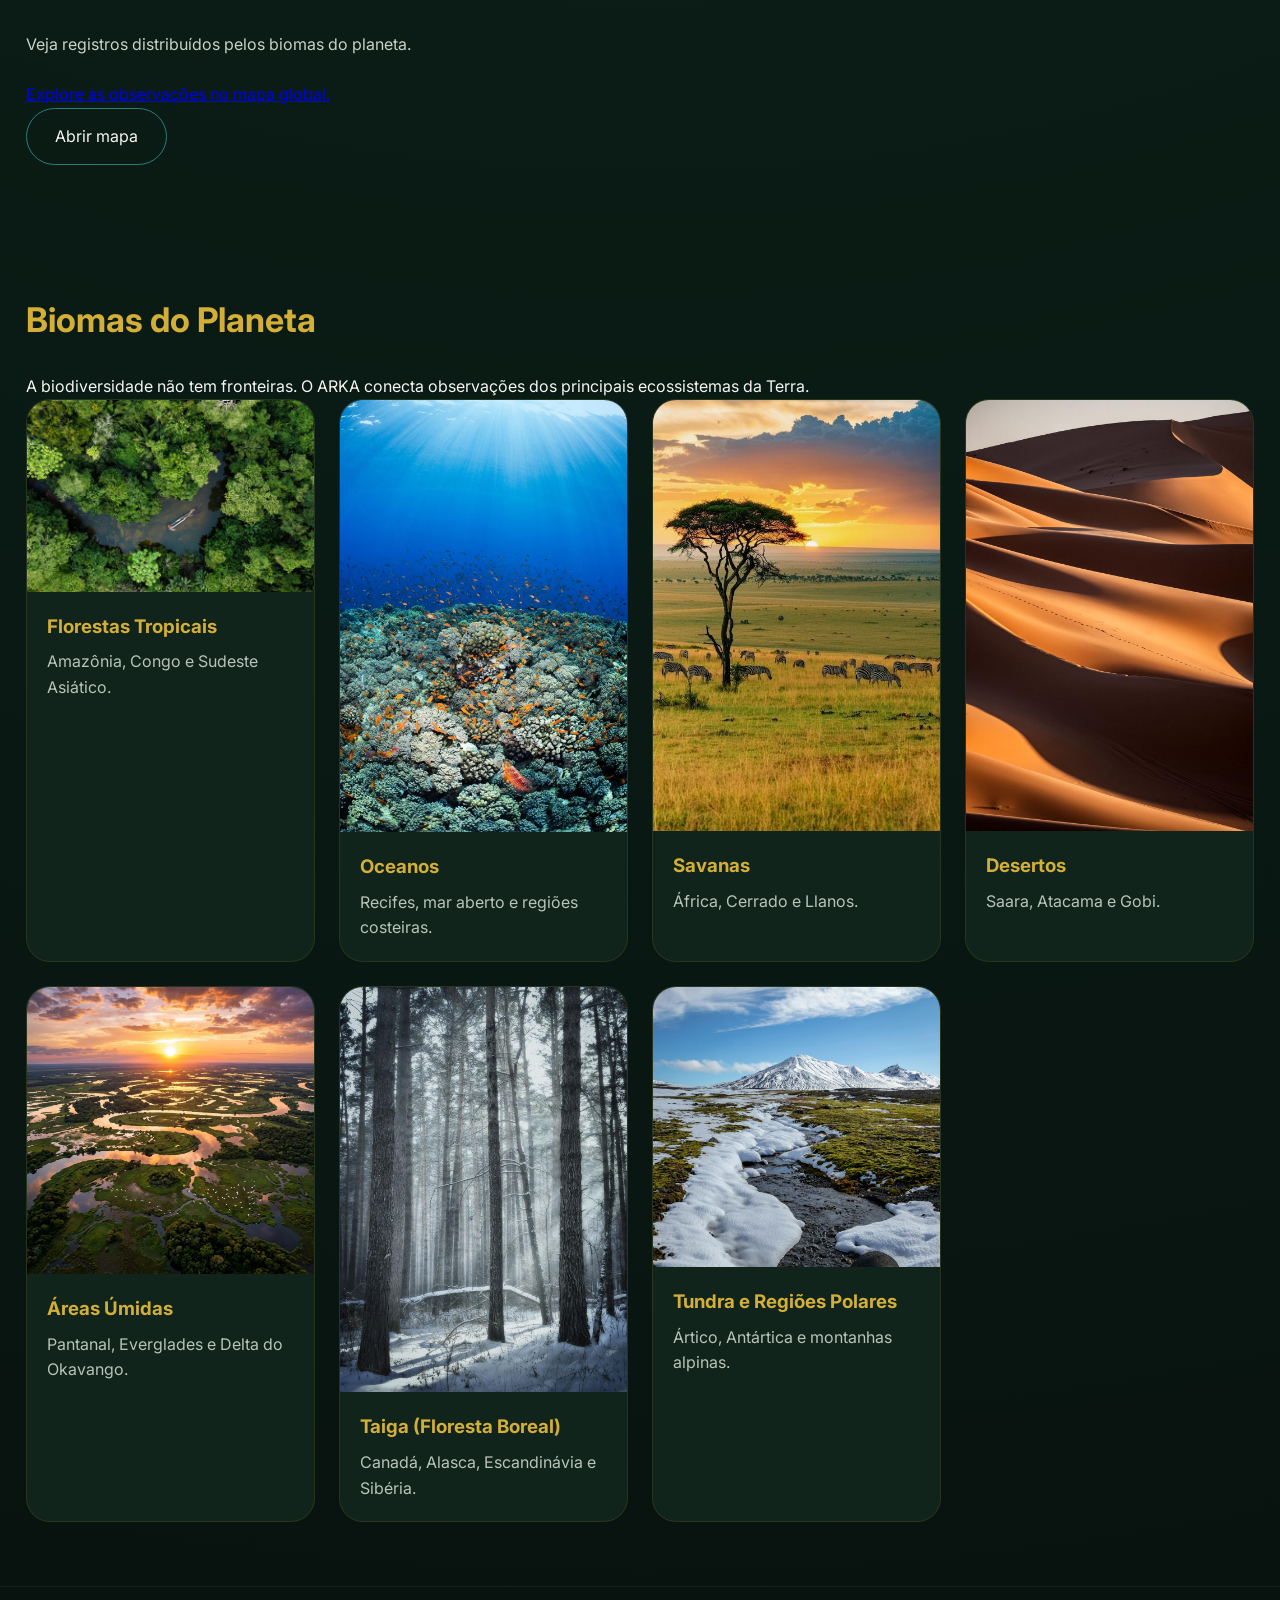
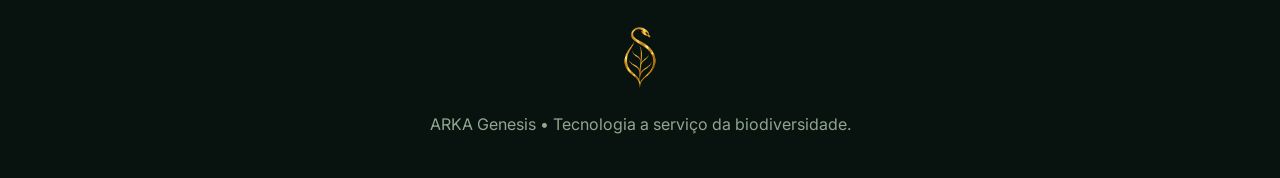
==== commit ee821f70: "index.html" ====
--- a/index.html
+++ b/index.html
@@ -201,7 +201,6 @@
           <div class="card-content">
             <h3>Oceanos</h3>
             <p>Recifes, mar aberto e regiões costeiras.</p>
-            <a href="mapa.html?bioma=oceanos">Explorar</a>
           </div>
         </div>
 
@@ -210,7 +209,6 @@
           <div class="card-content">
             <h3>Savanas</h3>
             <p>África, Cerrado e Llanos.</p>
-            <a href="mapa.html?bioma=savanas">Explorar</a>
           </div>
         </div>
 
@@ -219,7 +217,6 @@
           <div class="card-content">
             <h3>Desertos</h3>
             <p>Saara, Atacama e Gobi.</p>
-            <a href="mapa.html?bioma=desertos">Explorar</a>
           </div>
         </div>
 
@@ -228,7 +225,6 @@
           <div class="card-content">
             <h3>Áreas Úmidas</h3>
             <p>Pantanal, Everglades e Delta do Okavango.</p>
-            <a href="mapa.html?bioma=areas-umidas">Explorar</a>
           </div>
         </div>
 
@@ -237,7 +233,6 @@
           <div class="card-content">
             <h3>Taiga (Floresta Boreal)</h3>
             <p>Canadá, Alasca, Escandinávia e Sibéria.</p>
-            <a href="mapa.html?bioma=taiga">Explorar</a>
           </div>
         </div>
 
@@ -246,7 +241,6 @@
           <div class="card-content">
             <h3>Tundra e Regiões Polares</h3>
             <p>Ártico, Antártica e montanhas alpinas.</p>
-            <a href="mapa.html?bioma=tundra-polar">Explorar</a>
           </div>
         </div>
       </div>
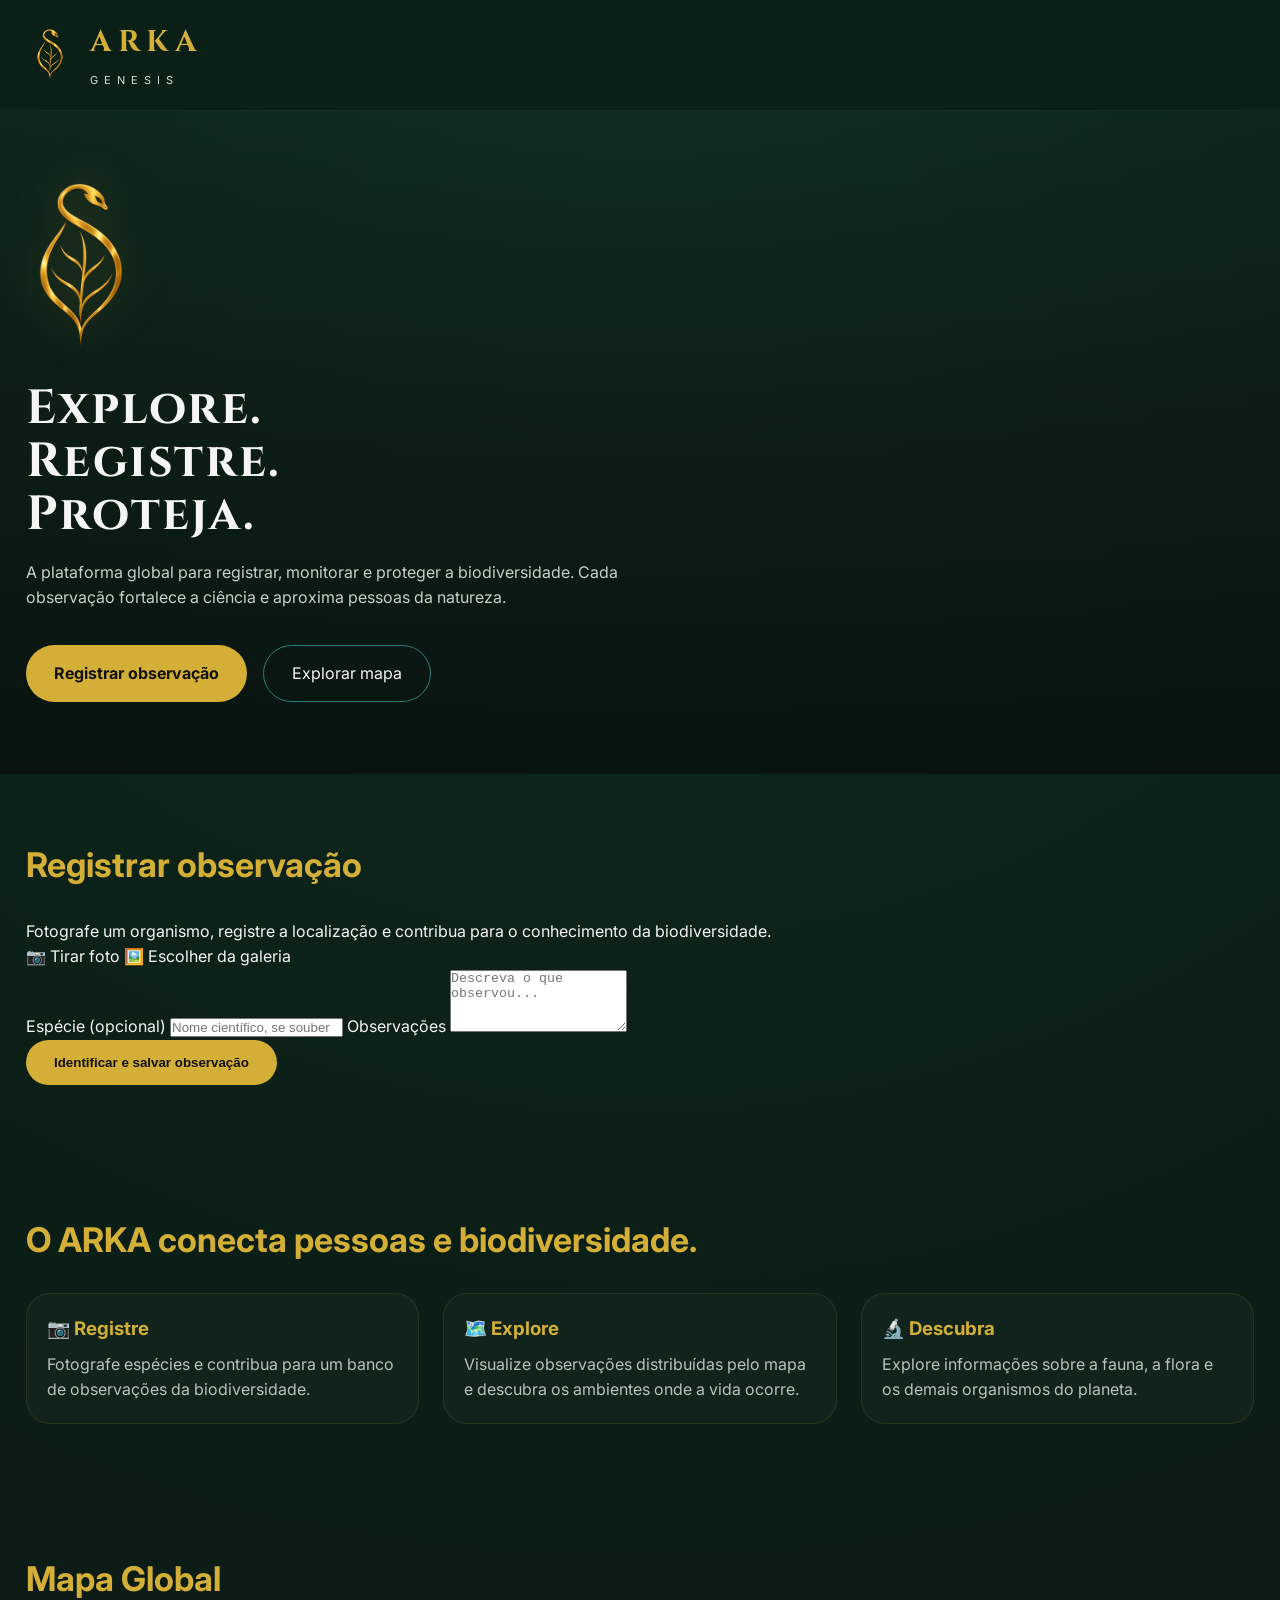
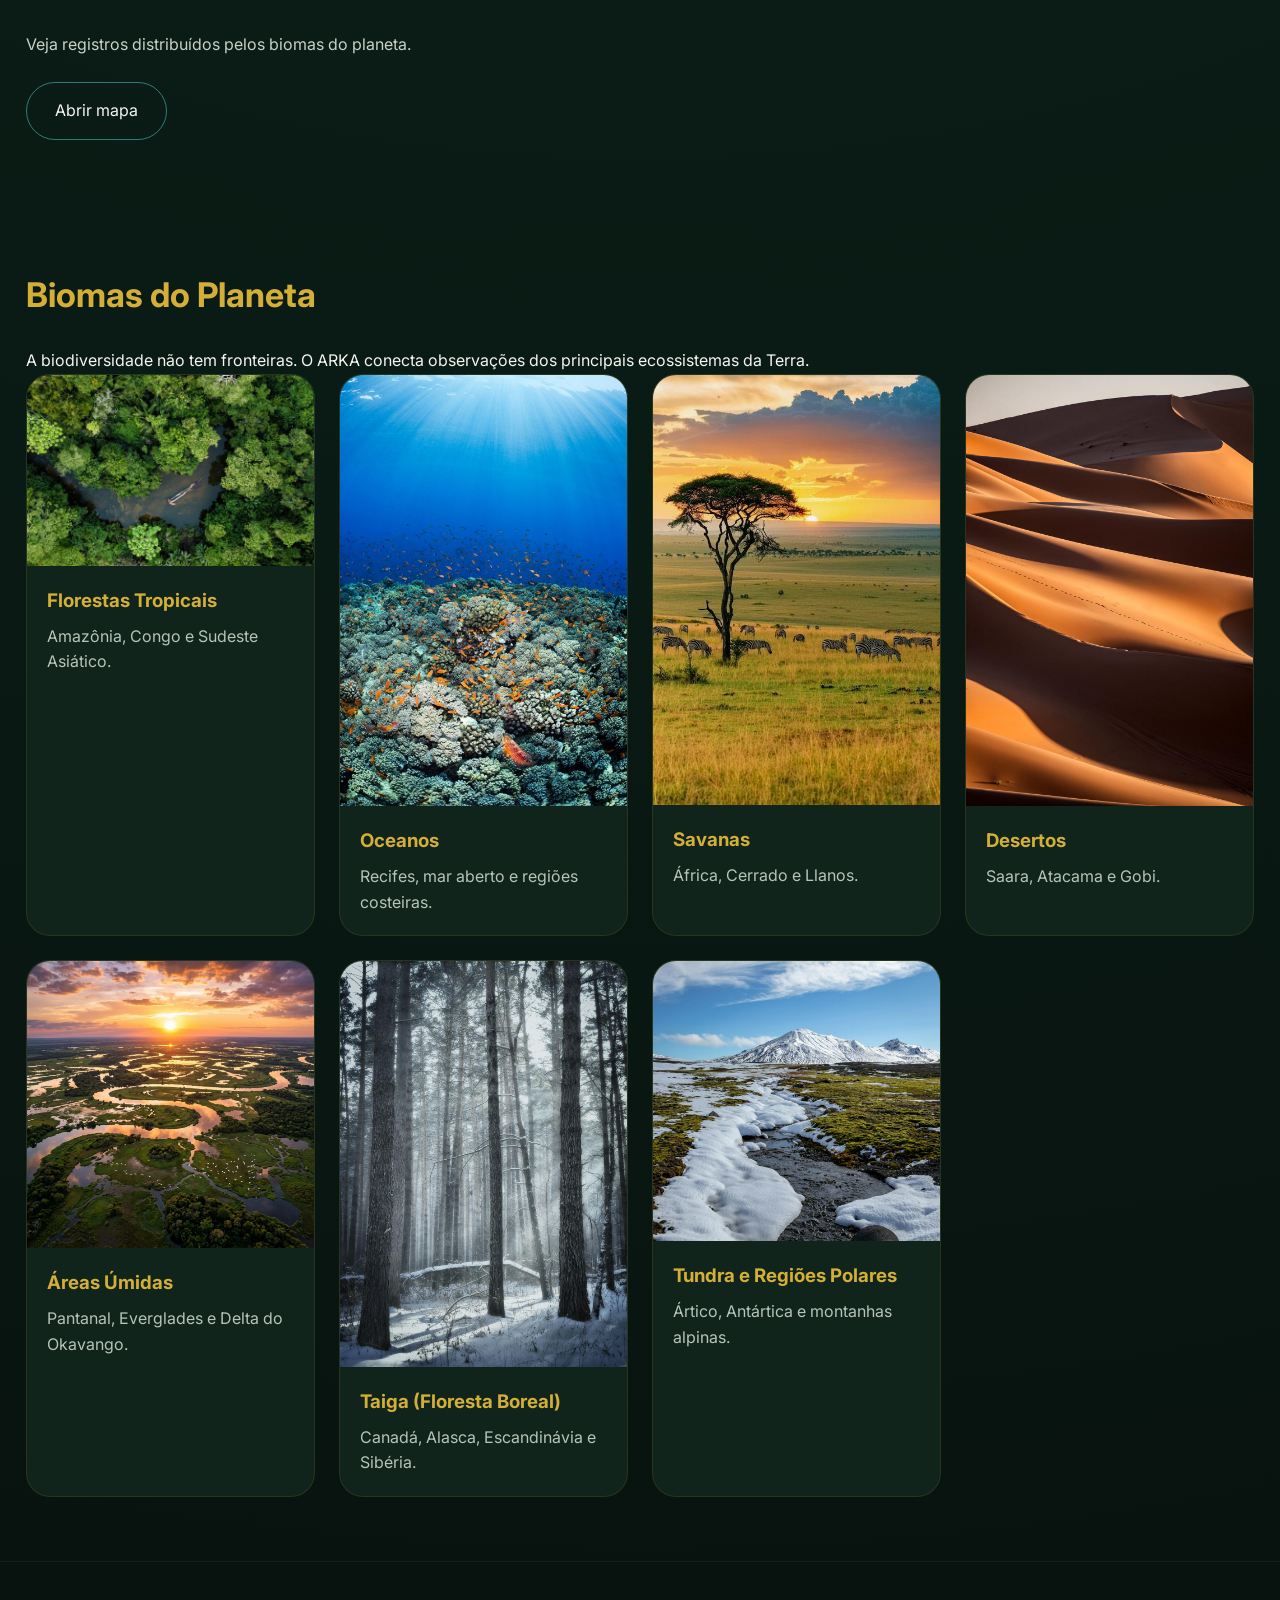
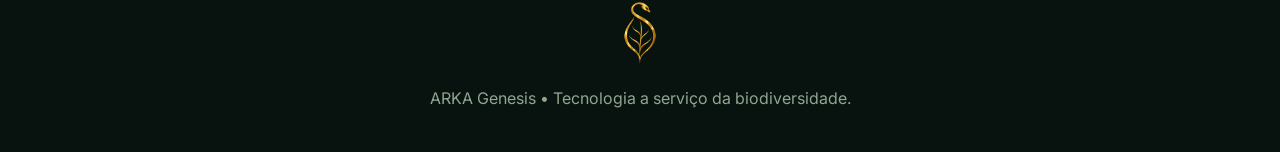
==== commit c7cded91: "index.html" ====
--- a/index.html
+++ b/index.html
@@ -169,10 +169,6 @@
           style="display:block;width:100%;max-height:420px;object-fit:cover;border-radius:18px;"
           onerror="this.style.display='none';document.getElementById('mapaFallback').hidden=false;"
         >
-        <p id="mapaFallback" hidden>
-          Explore as observações no mapa global.
-        </p>
-      </a>
 
       <a href="mapa.html" class="btn btn-secondary">
         Abrir mapa
